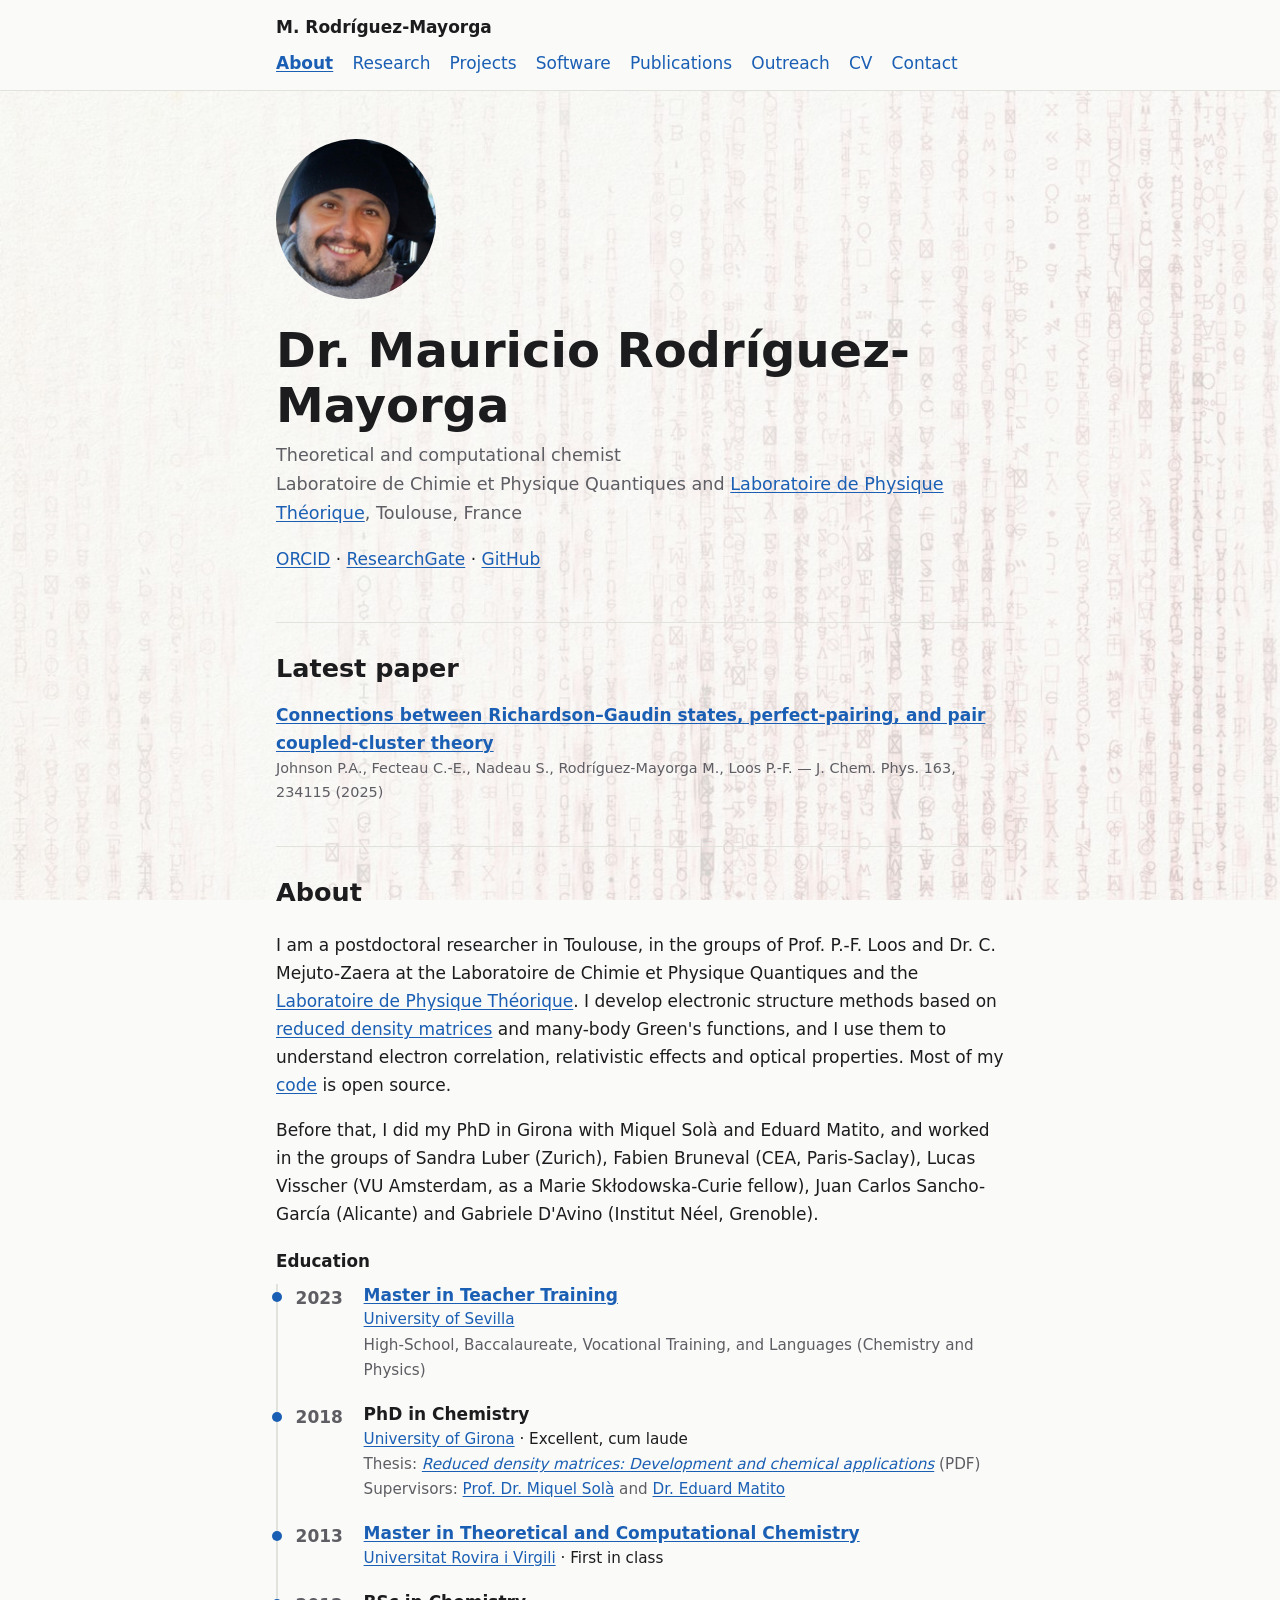
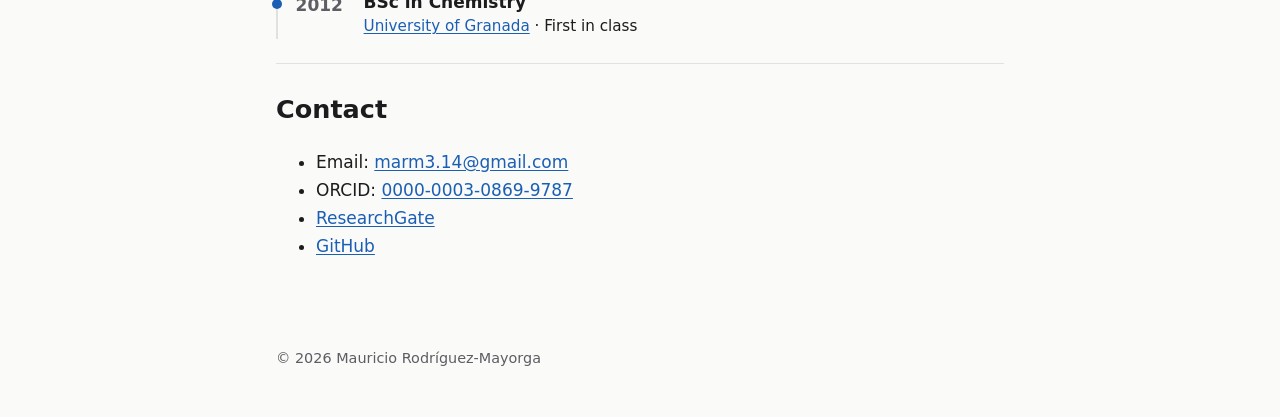
==== index.html @ 0512ded0 "Add CV page and PDFs (without birth details); fix affiliation and master's Co-Authored-By: Claude So" ====
<!doctype html>
<html lang="en">
<head>
  <meta charset="utf-8">
  <meta name="viewport" content="width=device-width, initial-scale=1">
  <title>Mauricio Rodríguez-Mayorga</title>
  <meta name="description" content="Theoretical and computational chemist at the Laboratoire de Physique Théorique, Université de Toulouse / CNRS.">
  <link rel="stylesheet" href="style.css?v=6">
</head>
<body>
  <header class="site-header">
    <nav>
      <a class="brand" href="index.html">M. Rodríguez-Mayorga</a>
      <ul>
        <li><a href="index.html" aria-current="page">About</a></li>
        <li><a href="research.html">Research</a></li>
        <li><a href="projects/">Projects</a></li>
        <li><a href="software.html">Software</a></li>
        <li><a href="publications.html">Publications</a></li>
        <li><a href="outreach.html">Outreach</a></li>
        <li><a href="cv.html">CV</a></li>
        <li><a href="index.html#contact">Contact</a></li>
      </ul>
    </nav>
  </header>

  <main>
    <section class="hero">
      <img class="portrait" src="assets/photo.jpg" alt="Portrait of Mauricio Rodríguez-Mayorga" width="160" height="160">
      <div>
        <h1>Dr. Mauricio Rodríguez-Mayorga</h1>
        <p class="lead">Theoretical and computational chemist<br>
          Laboratoire de Chimie et Physique Quantiques and
          <a href="https://lpt.univ-tlse3.fr/">Laboratoire de Physique Théorique</a>, Toulouse, France</p>
        <p>
          <a href="http://orcid.org/0000-0003-0869-9787">ORCID</a> ·
          <a href="https://www.researchgate.net/profile/Mauricio_Mayorga2">ResearchGate</a> ·
          <a href="https://github.com/marm314">GitHub</a>
        </p>
      </div>
    </section>

    <section id="latest">
      <h2>Latest paper</h2>
      <div id="latest-pub">
        <article class="pub">
          <div class="pub-title"><a href="https://doi.org/10.1063/5.0305612">Connections between Richardson–Gaudin states, perfect-pairing, and pair coupled-cluster theory</a></div>
          <div class="pub-meta">Johnson P.A., Fecteau C.-E., Nadeau S., Rodríguez-Mayorga M., Loos P.-F. — J. Chem. Phys. 163, 234115 (2025)</div>
        </article>
      </div>
    </section>

    <section id="about">
      <h2>About</h2>
      <p>I am a postdoctoral researcher in Toulouse, in the groups of Prof. P.-F. Loos and Dr. C. Mejuto-Zaera
        at the Laboratoire de Chimie et Physique Quantiques and the
        <a href="https://lpt.univ-tlse3.fr/">Laboratoire de Physique Théorique</a>.
        I develop electronic structure methods based on
        <a href="research.html">reduced density matrices</a> and many-body Green's functions,
        and I use them to understand electron correlation, relativistic effects and optical properties.
        Most of my <a href="software.html">code</a> is open source.</p>
      <p>Before that, I did my PhD in Girona with Miquel Solà and Eduard Matito, and worked in the groups of
        Sandra Luber (Zurich), Fabien Bruneval (CEA, Paris-Saclay), Lucas Visscher (VU Amsterdam, as a
        Marie Skłodowska-Curie fellow), Juan Carlos Sancho-García (Alicante) and Gabriele D'Avino
        (Institut Néel, Grenoble).</p>

      <h3>Education</h3>
      <ol class="edu">
        <li>
          <span class="edu-year">2023</span>
          <div>
            <strong><a href="https://master.us.es/maes/">Master in Teacher Training</a></strong>
            <span class="edu-place"><a href="http://www.us.es/">University of Sevilla</a></span>
            <span class="edu-sub">High-School, Baccalaureate, Vocational Training, and Languages (Chemistry and Physics)</span>
          </div>
        </li>
        <li>
          <span class="edu-year">2018</span>
          <div>
            <strong>PhD in Chemistry</strong>
            <span class="edu-place"><a href="http://www.udg.edu">University of Girona</a> · Excellent, cum laude</span>
            <span class="edu-sub">Thesis: <a href="assets/thesis_mrm.pdf"><em>Reduced density matrices: Development and chemical applications</em></a> (PDF)</span>
            <span class="edu-sub">Supervisors: <a href="http://iqcc.udg.edu/portfolio/miquel-sola/">Prof. Dr. Miquel Solà</a> and <a href="https://ematito.dipc.org/">Dr. Eduard Matito</a></span>
          </div>
        </li>
        <li>
          <span class="edu-year">2013</span>
          <div>
            <strong><a href="http://www.urv.cat/masters_oficials/es_quimica_teorica.html">Master in Theoretical and Computational Chemistry</a></strong>
            <span class="edu-place"><a href="http://www.urv.cat">Universitat Rovira i Virgili</a> · First in class</span>
          </div>
        </li>
        <li>
          <span class="edu-year">2012</span>
          <div>
            <strong>BSc in Chemistry</strong>
            <span class="edu-place"><a href="http://www.ugr.es">University of Granada</a> · First in class</span>
          </div>
        </li>
      </ol>
    </section>

    <section id="contact">
      <h2>Contact</h2>
      <ul>
        <li>Email: <a href="mailto:marm3.14@gmail.com">marm3.14@gmail.com</a></li>
        <li>ORCID: <a href="http://orcid.org/0000-0003-0869-9787">0000-0003-0869-9787</a></li>
        <li><a href="https://www.researchgate.net/profile/Mauricio_Mayorga2">ResearchGate</a></li>
        <li><a href="https://github.com/marm314">GitHub</a></li>
      </ul>
    </section>
  </main>

  <footer>
    <p>&copy; <span id="year"></span> Mauricio Rodríguez-Mayorga</p>
  </footer>
  <script src="site.js"></script>
</body>
</html>
---- style.css ----
:root {
  --bg: #fafaf8;
  --fg: #1c1c1e;
  --muted: #5d5d63;
  --accent: #1a5fb4;
  --line: #e2e2dd;
  --card: #ffffff;
}
@media (prefers-color-scheme: dark) {
  :root { --bg: #151517; --fg: #ececec; --muted: #a0a0a8; --accent: #7ab0f5; --line: #2c2c30; --card: #1c1c1f; }
}
* { box-sizing: border-box; }
html { scroll-behavior: smooth; }
body {
  margin: 0;
  background: var(--bg);
  color: var(--fg);
  font: 17px/1.65 system-ui, -apple-system, "Segoe UI", sans-serif;
}
a { color: var(--accent); text-underline-offset: 2px; }
.site-header { border-bottom: 1px solid var(--line); position: sticky; top: 0; background: var(--bg); z-index: 1; }
nav { max-width: 760px; margin: 0 auto; padding: 0.8rem 1rem; display: flex; flex-wrap: wrap; gap: 0.5rem 1.5rem; justify-content: space-between; align-items: center; }
nav ul { list-style: none; margin: 0; padding: 0; display: flex; flex-wrap: wrap; gap: 1.2rem; }
nav a { text-decoration: none; }
nav a[aria-current="page"] { font-weight: 600; text-decoration: underline; }
.brand { font-weight: 600; color: var(--fg); }
main, footer { max-width: 760px; margin: 0 auto; padding: 0 1rem; }
.hero { padding: 3rem 0 2rem; display: flex; gap: 1.5rem; align-items: center; flex-wrap: wrap; }
.hero h1 { font-size: clamp(2rem, 6vw, 3rem); margin: 0 0 0.5rem; line-height: 1.15; }
.portrait { border-radius: 50%; object-fit: cover; }
.page-title { padding: 3rem 0 1rem; }
.page-title h1 { margin: 0 0 0.25rem; font-size: clamp(2rem, 6vw, 2.6rem); }
.lead { color: var(--muted); font-size: 1.1rem; margin: 0 0 0.75rem; }
section { padding: 1.5rem 0; border-top: 1px solid var(--line); scroll-margin-top: 3.5rem; }
.hero, .page-title { border-top: 0; }
h2 { margin: 0 0 0.75rem; }
h3 { margin: 1.25rem 0 0.4rem; font-size: 1.05rem; }
.cards { display: grid; gap: 1rem; grid-template-columns: repeat(auto-fit, minmax(260px, 1fr)); }
.card { background: var(--card); border: 1px solid var(--line); border-radius: 8px; padding: 1rem 1.1rem; }
.card h3 { margin: 0 0 0.4rem; font-size: 1.1rem; }
.card p { margin: 0; font-size: 0.95rem; }
#pub-list h2 { margin-top: 1.5rem; color: var(--muted); font-size: 1.1rem; }
.pub { margin-bottom: 1.1rem; }
.pub-title { font-weight: 600; }
.pub-meta { color: var(--muted); font-size: 0.9rem; }
.badge { display: inline-block; margin-top: 0.2rem; padding: 0 0.5rem; font-size: 0.8rem; border: 1px solid var(--accent); color: var(--accent); border-radius: 999px; }
footer { padding: 2rem 1rem; color: var(--muted); font-size: 0.9rem; }
.logo { display: block; box-sizing: border-box; width: 160px !important; height: 64px !important; max-width: 100%; object-fit: contain; object-position: center; background: #fff; border: 1px solid var(--line); border-radius: 6px; padding: 6px 10px; margin-bottom: 0.7rem; }
figure { margin: 1rem 0; }
figure img { max-width: 100%; height: auto; border-radius: 8px; border: 1px solid var(--line); background: #fff; }
figcaption { color: var(--muted); font-size: 0.85rem; margin-top: 0.3rem; }
.gallery { display: grid; gap: 1rem; grid-template-columns: repeat(auto-fit, minmax(260px, 1fr)); }
.logo.plot { background: #000; padding: 0; }
.crumb { margin: 0; color: var(--muted); font-size: 0.9rem; }
.edu { list-style: none; margin: 0.5rem 0 0; padding: 0 0 0 1.1rem; border-left: 2px solid var(--line); }
.edu li { position: relative; display: grid; grid-template-columns: 3.5rem 1fr; gap: 0.75rem; padding-bottom: 1.25rem; }
.edu li:last-child { padding-bottom: 0; }
.edu li::before { content: ""; position: absolute; left: calc(-1.1rem - 6px); top: 0.55rem; width: 10px; height: 10px; border-radius: 50%; background: var(--accent); }
.edu-year { color: var(--muted); font-variant-numeric: tabular-nums; font-weight: 600; }
.edu strong { display: block; line-height: 1.4; }
.edu-place, .edu-sub { display: block; font-size: 0.95rem; }
.edu-sub { color: var(--muted); }
body {
  background: linear-gradient(var(--veil), var(--veil)), url("assets/matrix_bg.jpg") center top / cover fixed, var(--bg);
}
:root { --veil: rgba(250, 250, 248, 0.62); }
@media (prefers-color-scheme: dark) {
  :root { --veil: rgba(21, 21, 23, 0.45); }
  body { background: linear-gradient(var(--veil), var(--veil)), url("assets/matrix_bg_dark.jpg") center top / cover fixed, var(--bg); }
}
@media (max-width: 800px) { body { background-attachment: scroll; } }
.more { margin: 0.75rem 0 0; font-size: 0.95rem; }
.logo-fig img { max-width: 160px; height: auto; border: 0; background: transparent; }
.edu.wide li { grid-template-columns: 8.5rem 1fr; }
.downloads { display: flex; flex-wrap: wrap; gap: 0.75rem; margin: 1rem 0 0; }
.btn { display: inline-block; padding: 0.55rem 1rem; border: 1px solid var(--accent); border-radius: 8px; text-decoration: none; background: var(--card); font-weight: 600; }
.btn small { display: block; font-weight: 400; color: var(--muted); }
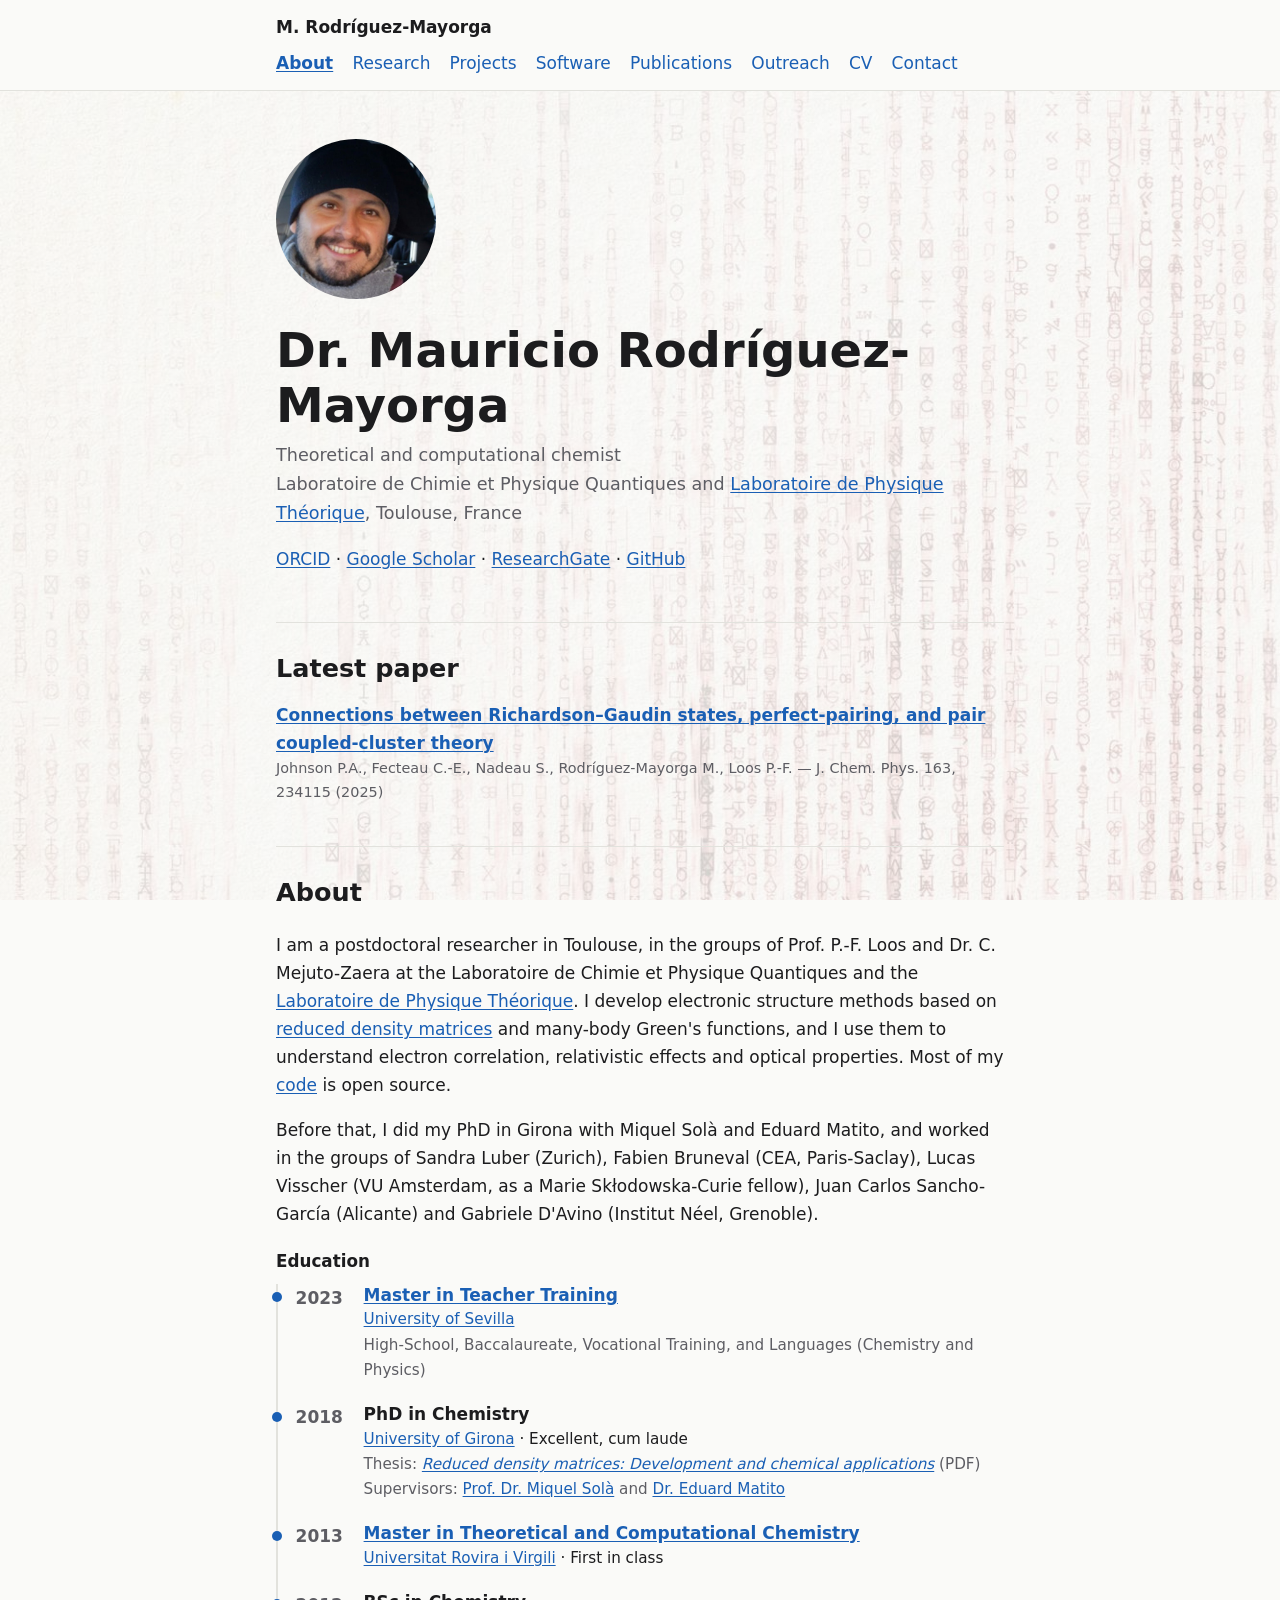
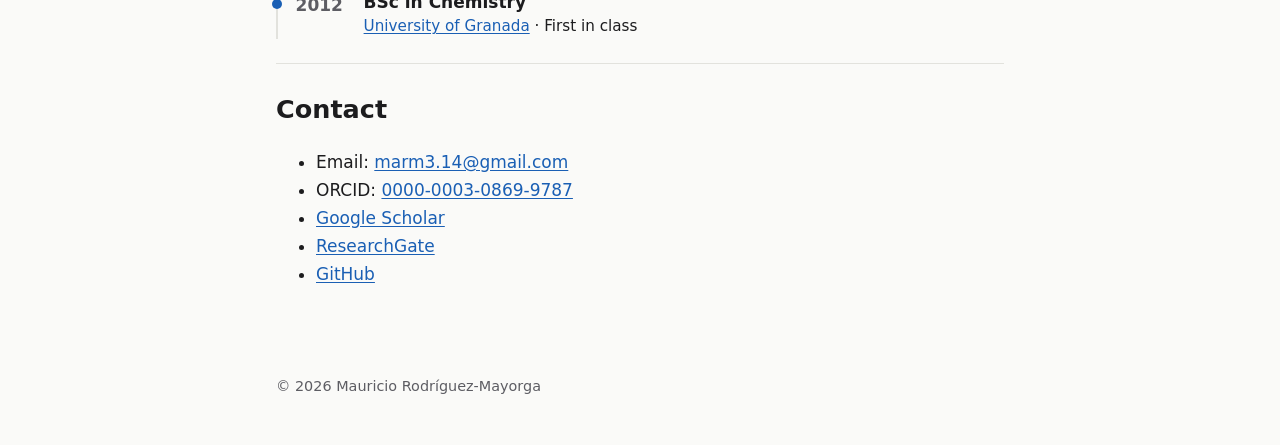
==== commit 382e1f10: "Add Google Scholar links Co-Authored-By: Claude Sonnet 5.5 <noreply@anthropic.com> Claude-Session: h" ====
--- a/index.html
+++ b/index.html
@@ -34,6 +34,7 @@
           <a href="https://lpt.univ-tlse3.fr/">Laboratoire de Physique Théorique</a>, Toulouse, France</p>
         <p>
           <a href="http://orcid.org/0000-0003-0869-9787">ORCID</a> ·
+          <a href="https://scholar.google.com/citations?user=OLGOgQgAAAAJ">Google Scholar</a> ·
           <a href="https://www.researchgate.net/profile/Mauricio_Mayorga2">ResearchGate</a> ·
           <a href="https://github.com/marm314">GitHub</a>
         </p>
@@ -105,6 +106,7 @@
       <ul>
         <li>Email: <a href="mailto:marm3.14@gmail.com">marm3.14@gmail.com</a></li>
         <li>ORCID: <a href="http://orcid.org/0000-0003-0869-9787">0000-0003-0869-9787</a></li>
+        <li><a href="https://scholar.google.com/citations?user=OLGOgQgAAAAJ">Google Scholar</a></li>
         <li><a href="https://www.researchgate.net/profile/Mauricio_Mayorga2">ResearchGate</a></li>
         <li><a href="https://github.com/marm314">GitHub</a></li>
       </ul>
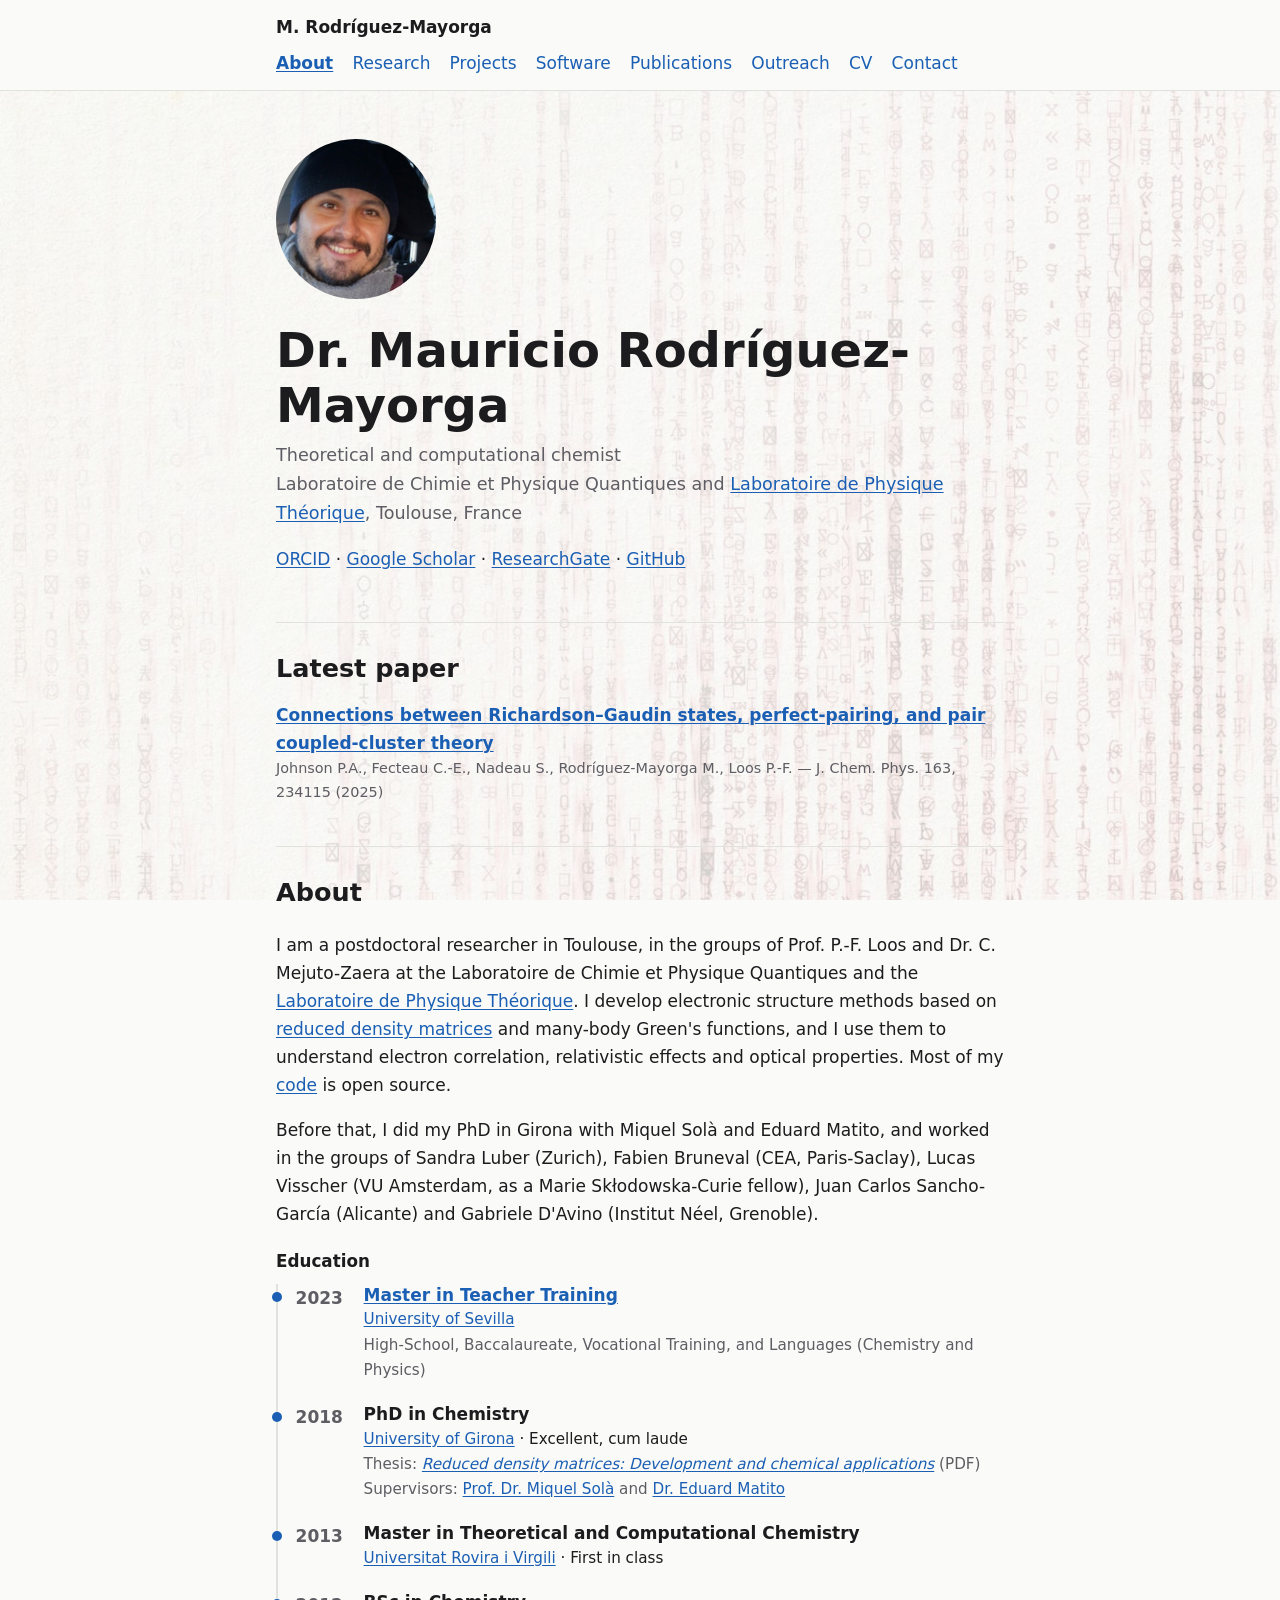
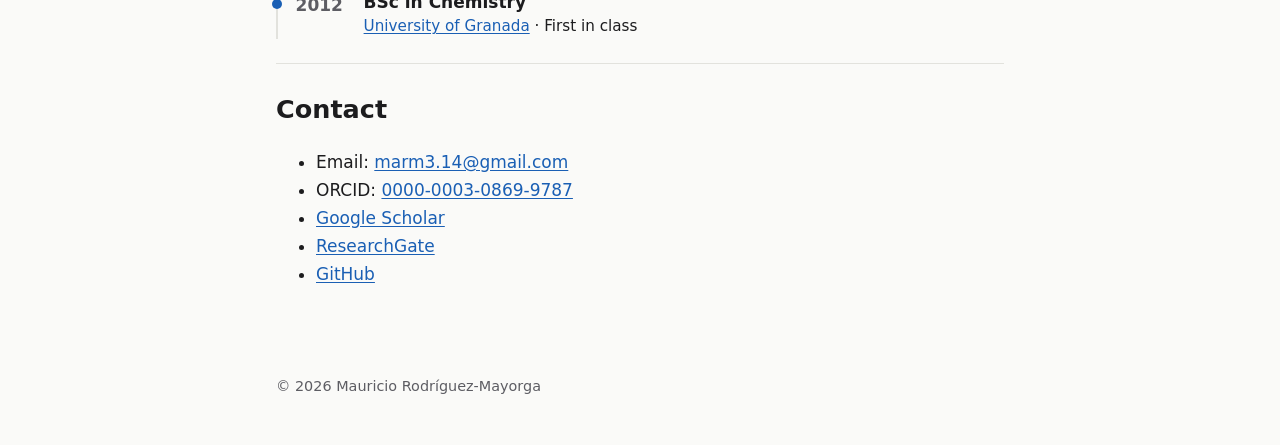
==== commit e382d116: "Update site links: moved/renamed repos, new Sevilla master page, https, remove dead links Co-Authore" ====
--- a/index.html
+++ b/index.html
@@ -31,12 +31,12 @@
         <h1>Dr. Mauricio Rodríguez-Mayorga</h1>
         <p class="lead">Theoretical and computational chemist<br>
           Laboratoire de Chimie et Physique Quantiques and
-          <a href="https://lpt.univ-tlse3.fr/">Laboratoire de Physique Théorique</a>, Toulouse, France</p>
+          <a href="https://lpt.univ-tlse3.fr/" target="_blank" rel="noopener noreferrer">Laboratoire de Physique Théorique</a>, Toulouse, France</p>
         <p>
-          <a href="http://orcid.org/0000-0003-0869-9787">ORCID</a> ·
-          <a href="https://scholar.google.com/citations?user=OLGOgQgAAAAJ">Google Scholar</a> ·
-          <a href="https://www.researchgate.net/profile/Mauricio_Mayorga2">ResearchGate</a> ·
-          <a href="https://github.com/marm314">GitHub</a>
+          <a href="https://orcid.org/0000-0003-0869-9787" target="_blank" rel="noopener noreferrer">ORCID</a> ·
+          <a href="https://scholar.google.com/citations?user=OLGOgQgAAAAJ" target="_blank" rel="noopener noreferrer">Google Scholar</a> ·
+          <a href="https://www.researchgate.net/profile/Mauricio_Mayorga2" target="_blank" rel="noopener noreferrer">ResearchGate</a> ·
+          <a href="https://github.com/marm314" target="_blank" rel="noopener noreferrer">GitHub</a>
         </p>
       </div>
     </section>
@@ -45,7 +45,7 @@
       <h2>Latest paper</h2>
       <div id="latest-pub">
         <article class="pub">
-          <div class="pub-title"><a href="https://doi.org/10.1063/5.0305612">Connections between Richardson–Gaudin states, perfect-pairing, and pair coupled-cluster theory</a></div>
+          <div class="pub-title"><a href="https://doi.org/10.1063/5.0305612" target="_blank" rel="noopener noreferrer">Connections between Richardson–Gaudin states, perfect-pairing, and pair coupled-cluster theory</a></div>
           <div class="pub-meta">Johnson P.A., Fecteau C.-E., Nadeau S., Rodríguez-Mayorga M., Loos P.-F. — J. Chem. Phys. 163, 234115 (2025)</div>
         </article>
       </div>
@@ -55,7 +55,7 @@
       <h2>About</h2>
       <p>I am a postdoctoral researcher in Toulouse, in the groups of Prof. P.-F. Loos and Dr. C. Mejuto-Zaera
         at the Laboratoire de Chimie et Physique Quantiques and the
-        <a href="https://lpt.univ-tlse3.fr/">Laboratoire de Physique Théorique</a>.
+        <a href="https://lpt.univ-tlse3.fr/" target="_blank" rel="noopener noreferrer">Laboratoire de Physique Théorique</a>.
         I develop electronic structure methods based on
         <a href="research.html">reduced density matrices</a> and many-body Green's functions,
         and I use them to understand electron correlation, relativistic effects and optical properties.
@@ -70,8 +70,8 @@
         <li>
           <span class="edu-year">2023</span>
           <div>
-            <strong><a href="https://master.us.es/maes/">Master in Teacher Training</a></strong>
-            <span class="edu-place"><a href="http://www.us.es/">University of Sevilla</a></span>
+            <strong><a href="https://masteroficial.us.es/maes/" target="_blank" rel="noopener noreferrer">Master in Teacher Training</a></strong>
+            <span class="edu-place"><a href="https://www.us.es/" target="_blank" rel="noopener noreferrer">University of Sevilla</a></span>
             <span class="edu-sub">High-School, Baccalaureate, Vocational Training, and Languages (Chemistry and Physics)</span>
           </div>
         </li>
@@ -79,23 +79,23 @@
           <span class="edu-year">2018</span>
           <div>
             <strong>PhD in Chemistry</strong>
-            <span class="edu-place"><a href="http://www.udg.edu">University of Girona</a> · Excellent, cum laude</span>
-            <span class="edu-sub">Thesis: <a href="assets/thesis_mrm.pdf"><em>Reduced density matrices: Development and chemical applications</em></a> (PDF)</span>
-            <span class="edu-sub">Supervisors: <a href="http://iqcc.udg.edu/portfolio/miquel-sola/">Prof. Dr. Miquel Solà</a> and <a href="https://ematito.dipc.org/">Dr. Eduard Matito</a></span>
+            <span class="edu-place"><a href="https://www.udg.edu/en/" target="_blank" rel="noopener noreferrer">University of Girona</a> · Excellent, cum laude</span>
+            <span class="edu-sub">Thesis: <a href="assets/thesis_mrm.pdf" target="_blank" rel="noopener noreferrer"><em>Reduced density matrices: Development and chemical applications</em></a> (PDF)</span>
+            <span class="edu-sub">Supervisors: <a href="https://iqcc.udg.edu/irdgroups_teams/miquel-sola/" target="_blank" rel="noopener noreferrer">Prof. Dr. Miquel Solà</a> and <a href="https://ematito.dipc.org/" target="_blank" rel="noopener noreferrer">Dr. Eduard Matito</a></span>
           </div>
         </li>
         <li>
           <span class="edu-year">2013</span>
           <div>
-            <strong><a href="http://www.urv.cat/masters_oficials/es_quimica_teorica.html">Master in Theoretical and Computational Chemistry</a></strong>
-            <span class="edu-place"><a href="http://www.urv.cat">Universitat Rovira i Virgili</a> · First in class</span>
+            <strong>Master in Theoretical and Computational Chemistry</strong>
+            <span class="edu-place"><a href="https://www.urv.cat/en/" target="_blank" rel="noopener noreferrer">Universitat Rovira i Virgili</a> · First in class</span>
           </div>
         </li>
         <li>
           <span class="edu-year">2012</span>
           <div>
             <strong>BSc in Chemistry</strong>
-            <span class="edu-place"><a href="http://www.ugr.es">University of Granada</a> · First in class</span>
+            <span class="edu-place"><a href="https://www.ugr.es" target="_blank" rel="noopener noreferrer">University of Granada</a> · First in class</span>
           </div>
         </li>
       </ol>
@@ -105,10 +105,10 @@
       <h2>Contact</h2>
       <ul>
         <li>Email: <a href="mailto:marm3.14@gmail.com">marm3.14@gmail.com</a></li>
-        <li>ORCID: <a href="http://orcid.org/0000-0003-0869-9787">0000-0003-0869-9787</a></li>
-        <li><a href="https://scholar.google.com/citations?user=OLGOgQgAAAAJ">Google Scholar</a></li>
-        <li><a href="https://www.researchgate.net/profile/Mauricio_Mayorga2">ResearchGate</a></li>
-        <li><a href="https://github.com/marm314">GitHub</a></li>
+        <li>ORCID: <a href="https://orcid.org/0000-0003-0869-9787" target="_blank" rel="noopener noreferrer">0000-0003-0869-9787</a></li>
+        <li><a href="https://scholar.google.com/citations?user=OLGOgQgAAAAJ" target="_blank" rel="noopener noreferrer">Google Scholar</a></li>
+        <li><a href="https://www.researchgate.net/profile/Mauricio_Mayorga2" target="_blank" rel="noopener noreferrer">ResearchGate</a></li>
+        <li><a href="https://github.com/marm314" target="_blank" rel="noopener noreferrer">GitHub</a></li>
       </ul>
     </section>
   </main>
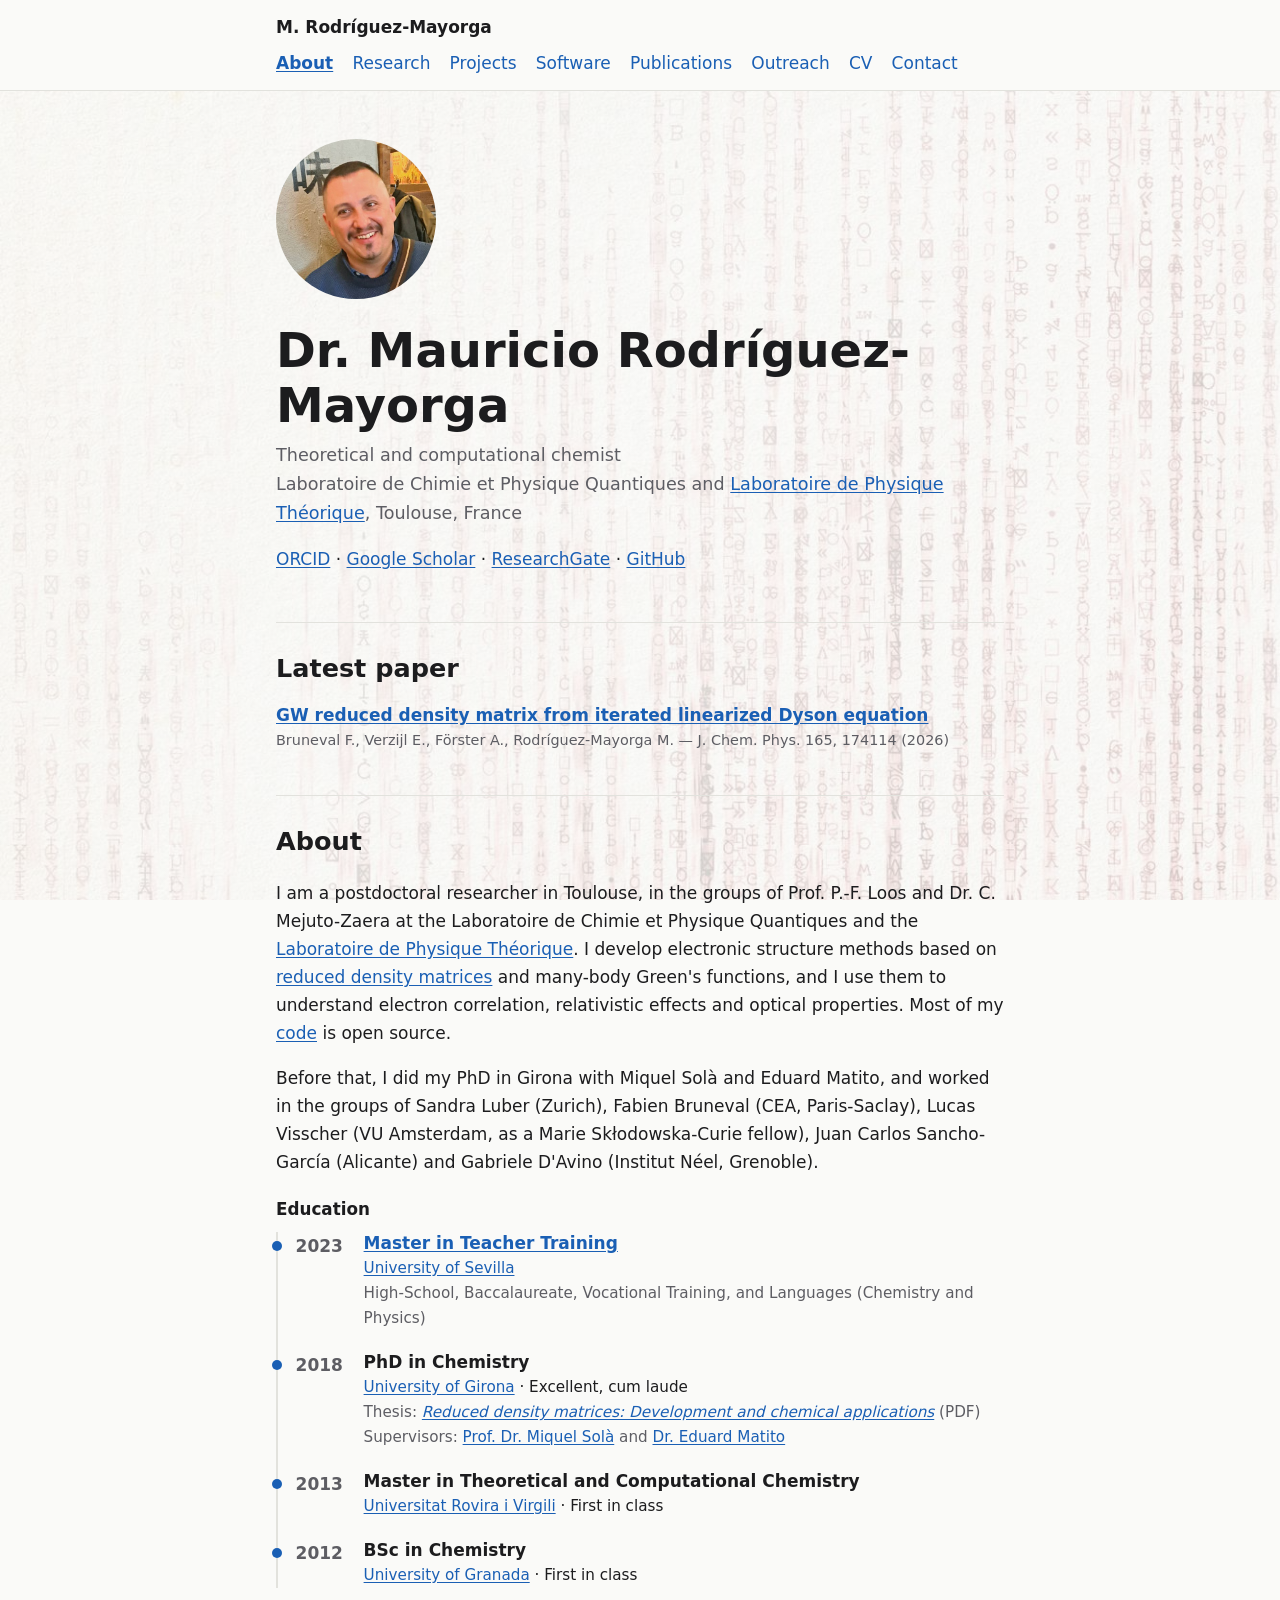
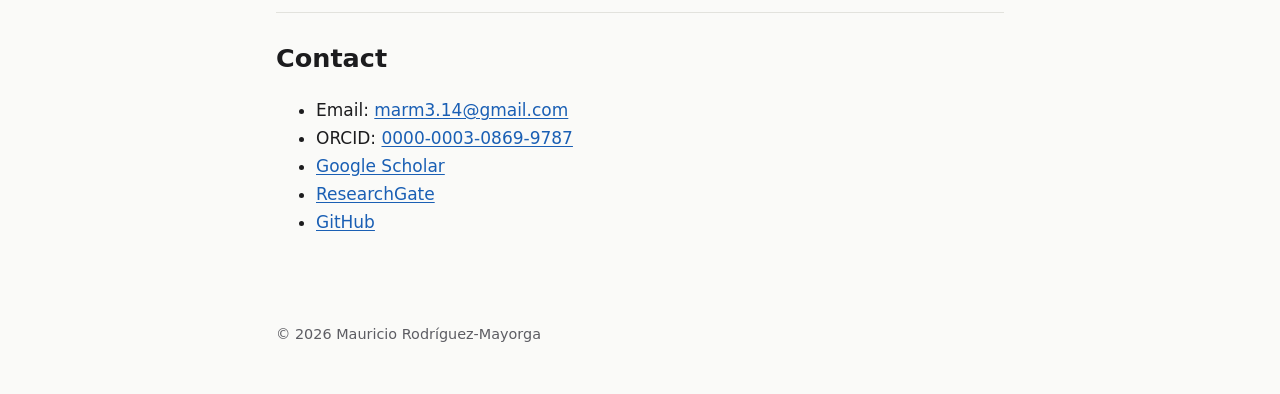
==== commit 1b0cc5a3: "Add JCP 165, 174114 (GW RDM from iterated linearized Dyson equation) Co-Authored-By: Claude Sonnet 5" ====
--- a/index.html
+++ b/index.html
@@ -45,8 +45,8 @@
       <h2>Latest paper</h2>
       <div id="latest-pub">
         <article class="pub">
-          <div class="pub-title"><a href="https://doi.org/10.1063/5.0305612" target="_blank" rel="noopener noreferrer">Connections between Richardson–Gaudin states, perfect-pairing, and pair coupled-cluster theory</a></div>
-          <div class="pub-meta">Johnson P.A., Fecteau C.-E., Nadeau S., Rodríguez-Mayorga M., Loos P.-F. — J. Chem. Phys. 163, 234115 (2025)</div>
+          <div class="pub-title"><a href="https://doi.org/10.1063/5.0352663" target="_blank" rel="noopener noreferrer">GW reduced density matrix from iterated linearized Dyson equation</a></div>
+          <div class="pub-meta">Bruneval F., Verzijl E., Förster A., Rodríguez-Mayorga M. — J. Chem. Phys. 165, 174114 (2026)</div>
         </article>
       </div>
     </section>
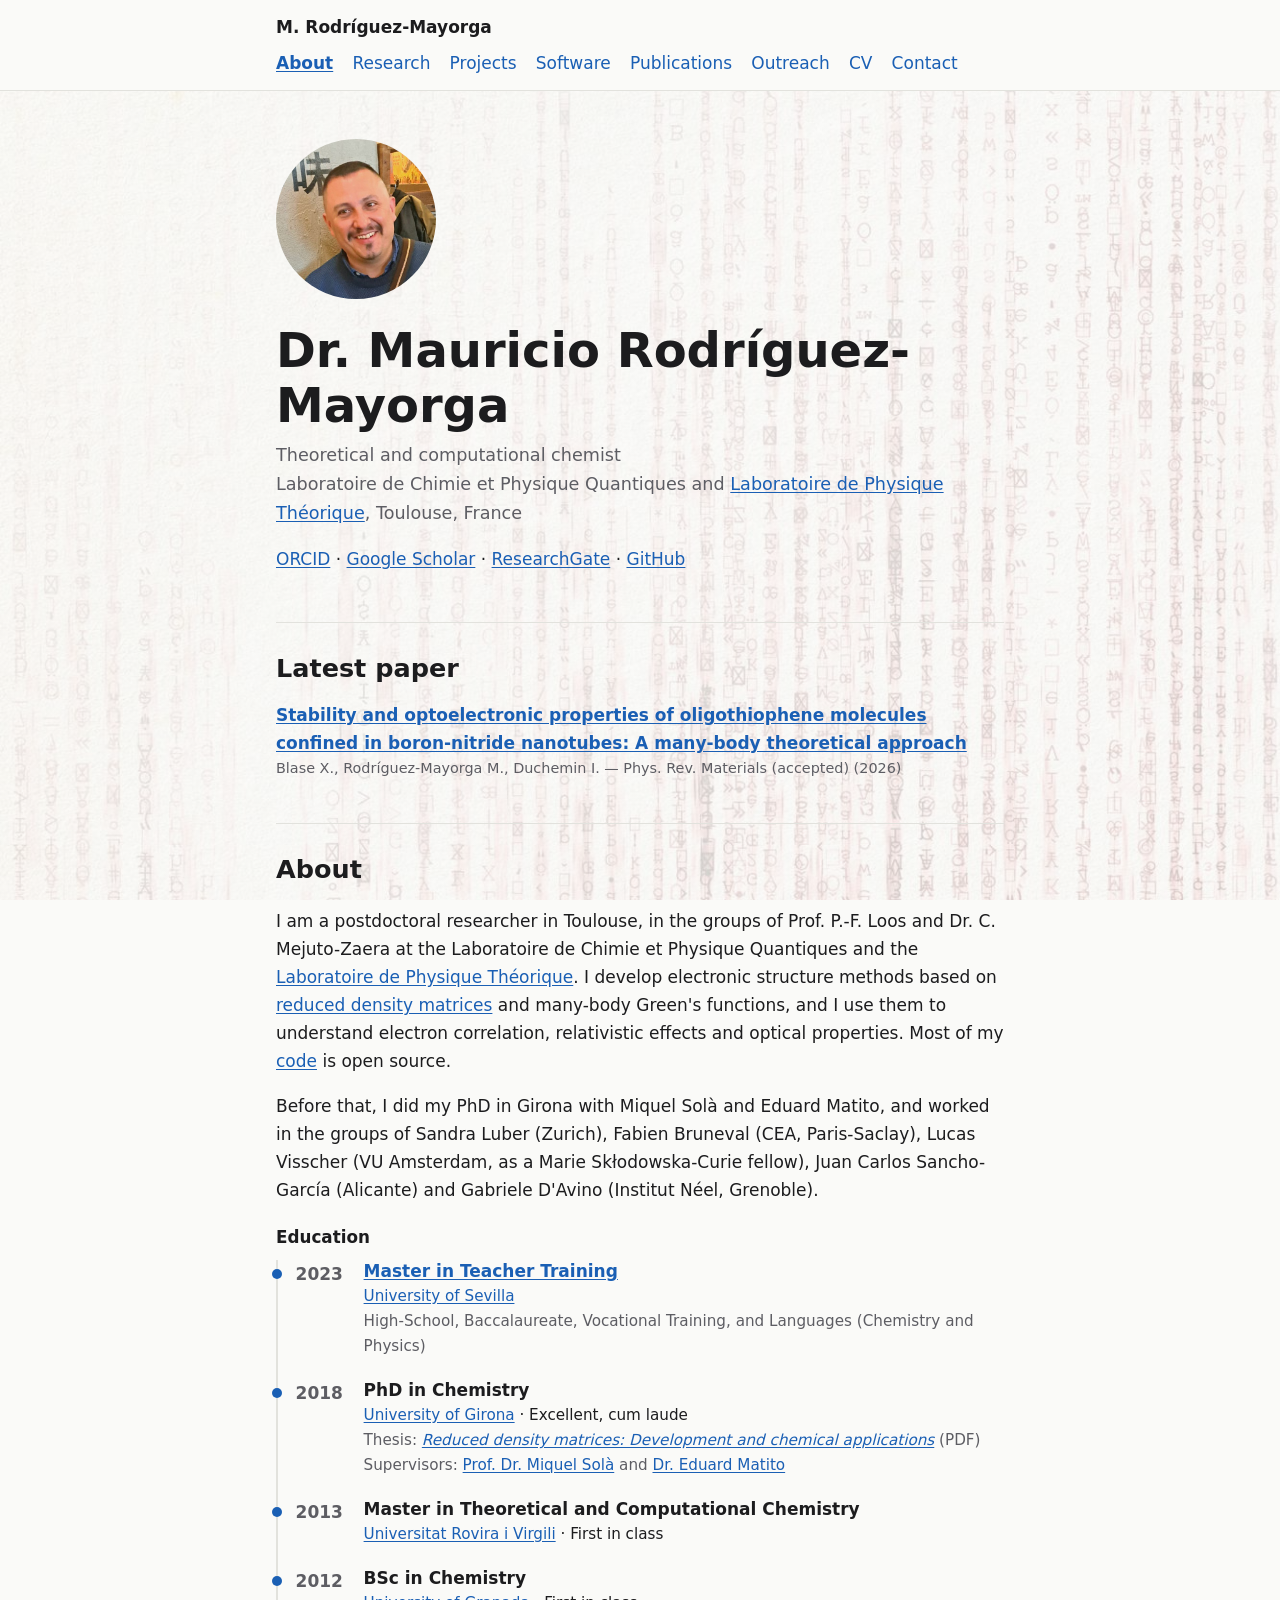
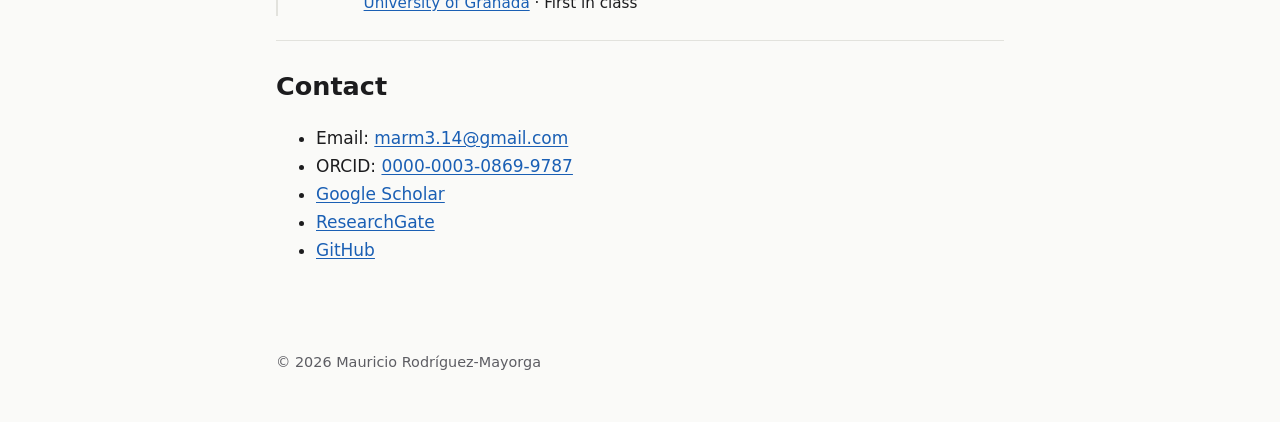
==== commit caf47288: "Add Phys. Rev. Materials (accepted): oligothiophenes in BN nanotubes Co-Authored-By: Claude Sonnet 5" ====
--- a/index.html
+++ b/index.html
@@ -45,8 +45,8 @@
       <h2>Latest paper</h2>
       <div id="latest-pub">
         <article class="pub">
-          <div class="pub-title"><a href="https://doi.org/10.1063/5.0352663" target="_blank" rel="noopener noreferrer">GW reduced density matrix from iterated linearized Dyson equation</a></div>
-          <div class="pub-meta">Bruneval F., Verzijl E., Förster A., Rodríguez-Mayorga M. — J. Chem. Phys. 165, 174114 (2026)</div>
+          <div class="pub-title"><a href="https://doi.org/10.1103/gbd1-ynn8" target="_blank" rel="noopener noreferrer">Stability and optoelectronic properties of oligothiophene molecules confined in boron-nitride nanotubes: A many-body theoretical approach</a></div>
+          <div class="pub-meta">Blase X., Rodríguez-Mayorga M., Duchemin I. — Phys. Rev. Materials (accepted, 2026)</div>
         </article>
       </div>
     </section>
